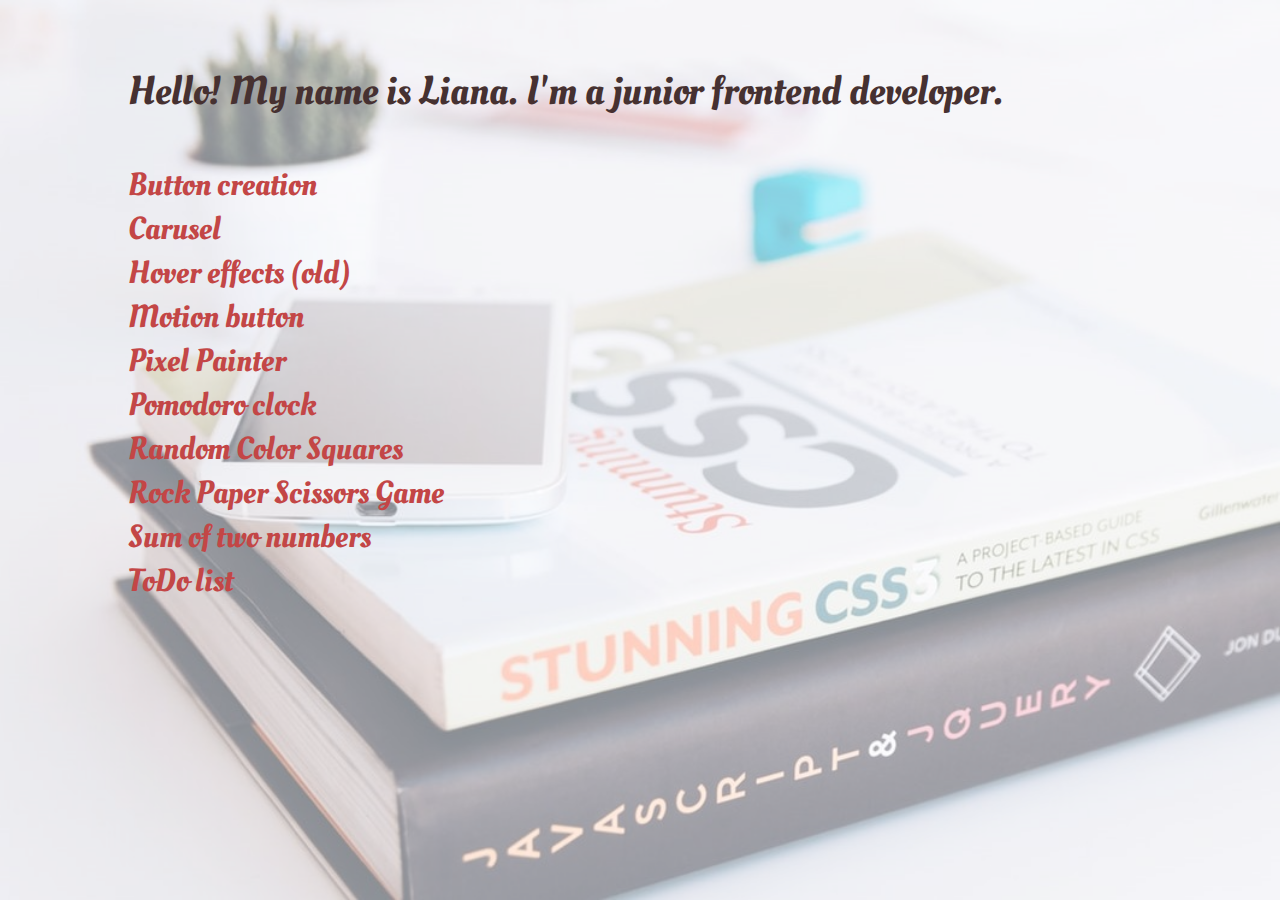
==== index.html @ 442eef30 "feat: markup and styles" ====
<!DOCTYPE html>
<html lang="en">

<head>
  <meta charset="UTF-8">
  <meta name="viewport" content="width=device-width, initial-scale=1.0">
  <meta http-equiv="X-UA-Compatible" content="ie=edge">
  <link href="https://fonts.googleapis.com/css?family=Oleo+Script&display=swap" rel="stylesheet">
  <link rel="stylesheet" href="./styles.min.css">
  <title>Portfolio</title>
</head>

<body>
  <div class="portfolio">
    <div class="portfolio__description">
      Hello! My name is Liana. I'm a junior frontend developer. 
    </div>
    <div class="portfolio__progects">
      <a href="my-projects/button-creation/button-creation.html" class="portfolio__link" target="_blank">Button creation</a>
      <a href="my-projects/carusel/carusel.html" class="portfolio__link" target="_blank">Carusel</a>
      <a href="my-projects/hover-effects/hover-effects.html" class="portfolio__link" target="_blank">Hover effects (old)</a>
      <a href="my-projects/motion-button/motion-button.html" class="portfolio__link" target="_blank">Motion button</a>
      <a href="my-projects/pixel-painter/pixel-painter.html" class="portfolio__link" target="_blank">Pixel Painter</a>
      <a href="my-projects/pomodoro-clock/pomodoro-clock.html" class="portfolio__link" target="_blank">Pomodoro clock</a>
      <a href="my-projects/random-color-squares/random-color-squares.html" class="portfolio__link" target="_blank">Random Color Squares</a>
      <a href="my-projects/rock-paper-scissors/rock-paper-scissors.html" class="portfolio__link" target="_blank">Rock Paper Scissors Game</a>
      <a href="my-projects/inputs-sum/input.html" class="portfolio__link" target="_blank">Sum of two numbers</a>
      <a href="my-projects/todo-list/todo-list.html" class="portfolio__link" target="_blank">ToDo list</a>
    </div>
  </div>
</body>

</html>
---- styles.min.css ----
*{margin:0;padding:0}body{font-family:'Oleo Script', cursive;background:#fff;color:#463131;background-image:url("./assets/background.jpeg");background-repeat:no-repeat;background-size:cover;height:100vh}body:after{content:'';position:absolute;top:0;left:0;width:100vw;height:100vh;background-color:#fff;opacity:0.5;z-index:1}.portfolio{padding:5% 10%;z-index:5;position:absolute}.portfolio__description{font-size:2.5em;z-index:5;margin-bottom:5%}.portfolio__progects{width:100%;z-index:5;display:-webkit-box;display:-ms-flexbox;display:flex;-webkit-box-orient:vertical;-webkit-box-direction:normal;-ms-flex-direction:column;flex-direction:column;font-size:2em}.portfolio__progects a{text-decoration:none;color:#c34646}.portfolio__progects a:hover{text-decoration:underline}
/*# sourceMappingURL=styles.min.css.map */
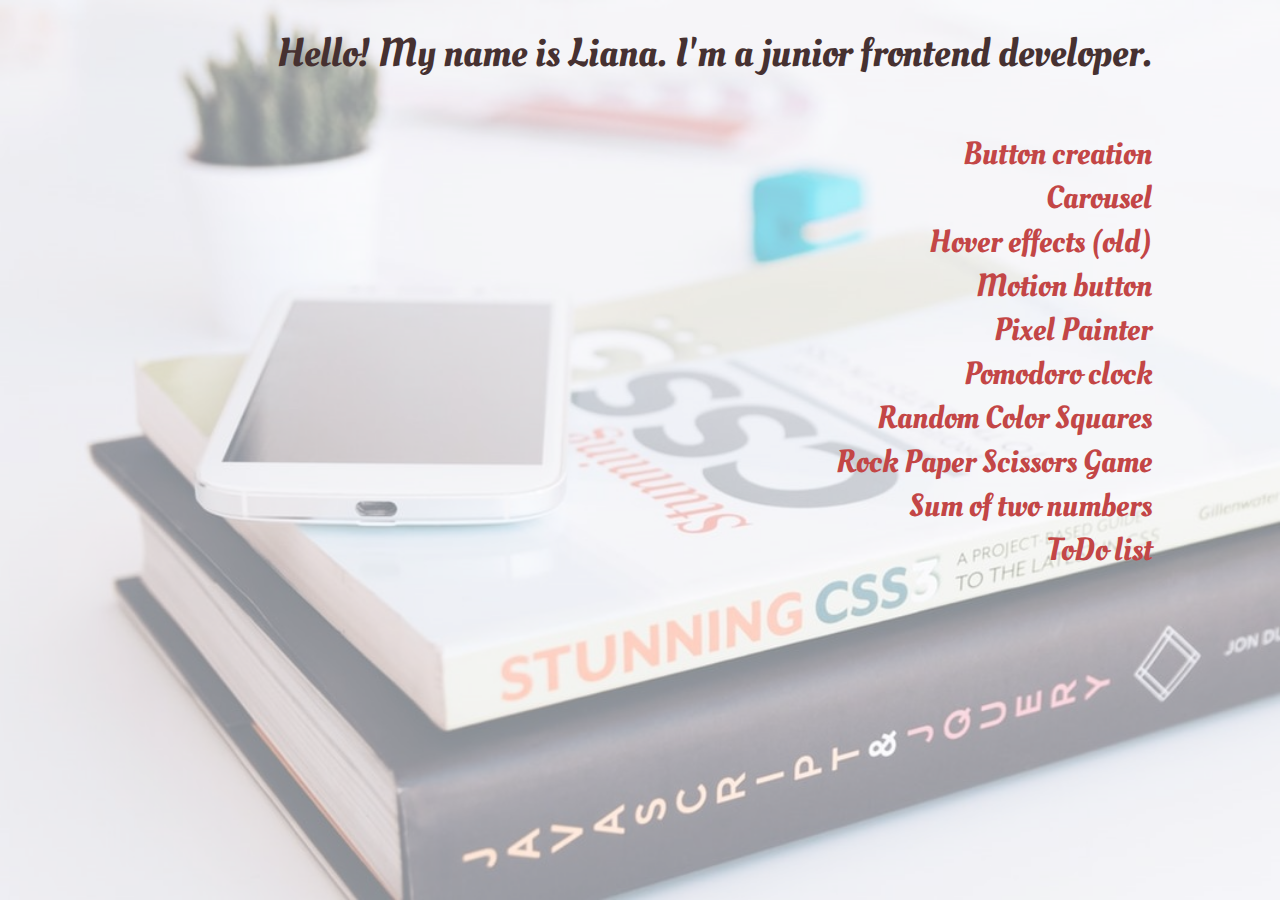
==== commit fab97032: "fix: styles" ====
--- a/index.html
+++ b/index.html
@@ -17,7 +17,7 @@
     </div>
     <div class="portfolio__progects">
       <a href="my-projects/button-creation/button-creation.html" class="portfolio__link" target="_blank">Button creation</a>
-      <a href="my-projects/carusel/carusel.html" class="portfolio__link" target="_blank">Carusel</a>
+      <a href="my-projects/carusel/carusel.html" class="portfolio__link" target="_blank">Carousel</a>
       <a href="my-projects/hover-effects/hover-effects.html" class="portfolio__link" target="_blank">Hover effects (old)</a>
       <a href="my-projects/motion-button/motion-button.html" class="portfolio__link" target="_blank">Motion button</a>
       <a href="my-projects/pixel-painter/pixel-painter.html" class="portfolio__link" target="_blank">Pixel Painter</a>
--- a/styles.min.css
+++ b/styles.min.css
@@ -1,2 +1,2 @@
-*{margin:0;padding:0}body{font-family:'Oleo Script', cursive;background:#fff;color:#463131;background-image:url("./assets/background.jpeg");background-repeat:no-repeat;background-size:cover;height:100vh}body:after{content:'';position:absolute;top:0;left:0;width:100vw;height:100vh;background-color:#fff;opacity:0.5;z-index:1}.portfolio{padding:5% 10%;z-index:5;position:absolute}.portfolio__description{font-size:2.5em;z-index:5;margin-bottom:5%}.portfolio__progects{width:100%;z-index:5;display:-webkit-box;display:-ms-flexbox;display:flex;-webkit-box-orient:vertical;-webkit-box-direction:normal;-ms-flex-direction:column;flex-direction:column;font-size:2em}.portfolio__progects a{text-decoration:none;color:#c34646}.portfolio__progects a:hover{text-decoration:underline}
+*{margin:0;padding:0}body{font-family:'Oleo Script', cursive;background:#fff;color:#463131;background-image:url("./assets/background.jpeg");background-repeat:no-repeat;background-size:cover;height:100vh}body:after{content:'';position:absolute;top:0;left:0;width:100vw;height:100vh;background-color:#fff;opacity:0.5;z-index:1}.portfolio{padding:2% 10%;z-index:5;position:absolute;width:calc(100% - 20%)}.portfolio__description{font-size:2.5em;z-index:5;margin-bottom:5%;text-align:end}.portfolio__progects{width:100%;z-index:5;display:-webkit-box;display:-ms-flexbox;display:flex;-webkit-box-orient:vertical;-webkit-box-direction:normal;-ms-flex-direction:column;flex-direction:column;-webkit-box-align:end;-ms-flex-align:end;align-items:flex-end;font-size:2em}.portfolio__progects a{text-decoration:none;color:#c34646}.portfolio__progects a:hover{text-decoration:underline}
 /*# sourceMappingURL=styles.min.css.map */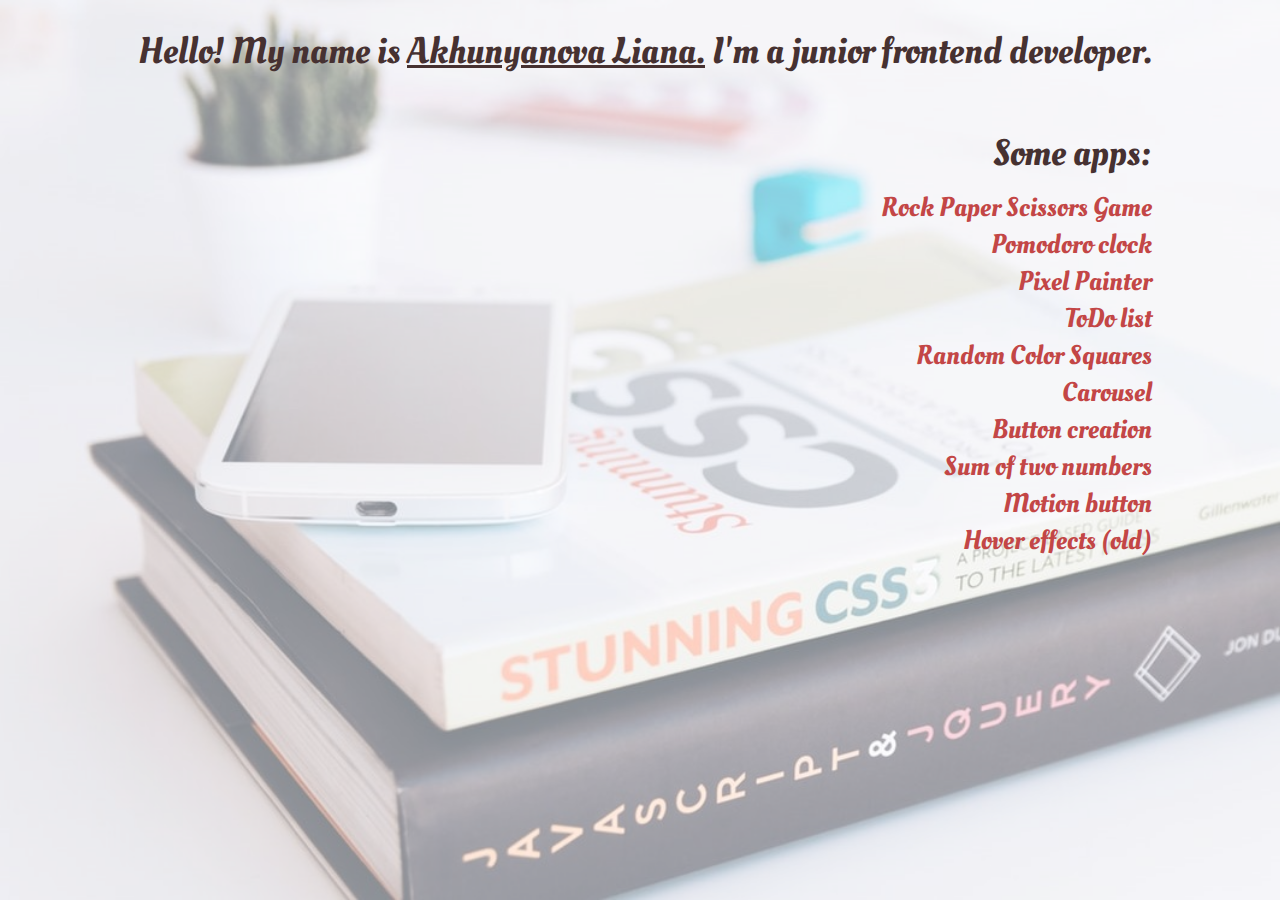
==== commit 3b85221f: "fix:  description and markup" ====
--- a/index.html
+++ b/index.html
@@ -13,19 +13,23 @@
 <body>
   <div class="portfolio">
     <div class="portfolio__description">
-      Hello! My name is Liana. I'm a junior frontend developer. 
+      Hello! My name is 
+      <a class="portfolio__github-link" href="https://github.com/lili-legran" target="_blank">Akhunyanova Liana.</a>
+      I'm a junior frontend developer. <br />
+      <br /> 
+      Some apps:
     </div>
     <div class="portfolio__progects">
+      <a href="my-projects/rock-paper-scissors/rock-paper-scissors.html" class="portfolio__link" target="_blank">Rock Paper Scissors Game</a>
+      <a href="my-projects/pomodoro-clock/pomodoro-clock.html" class="portfolio__link" target="_blank">Pomodoro clock</a>
+      <a href="my-projects/pixel-painter/pixel-painter.html" class="portfolio__link" target="_blank">Pixel Painter</a>
+      <a href="my-projects/todo-list/todo-list.html" class="portfolio__link" target="_blank">ToDo list</a>
+      <a href="my-projects/random-color-squares/random-color-squares.html" class="portfolio__link" target="_blank">Random Color Squares</a>
+      <a href="my-projects/carusel/carusel.html" class="portfolio__link" target="_blank">Carousel</a>
       <a href="my-projects/button-creation/button-creation.html" class="portfolio__link" target="_blank">Button creation</a>
-      <a href="my-projects/carusel/carusel.html" class="portfolio__link" target="_blank">Carousel</a>
+      <a href="my-projects/inputs-sum/input.html" class="portfolio__link" target="_blank">Sum of two numbers</a>
+      <a href="my-projects/motion-button/motion-button.html" class="portfolio__link" target="_blank">Motion button</a>
       <a href="my-projects/hover-effects/hover-effects.html" class="portfolio__link" target="_blank">Hover effects (old)</a>
-      <a href="my-projects/motion-button/motion-button.html" class="portfolio__link" target="_blank">Motion button</a>
-      <a href="my-projects/pixel-painter/pixel-painter.html" class="portfolio__link" target="_blank">Pixel Painter</a>
-      <a href="my-projects/pomodoro-clock/pomodoro-clock.html" class="portfolio__link" target="_blank">Pomodoro clock</a>
-      <a href="my-projects/random-color-squares/random-color-squares.html" class="portfolio__link" target="_blank">Random Color Squares</a>
-      <a href="my-projects/rock-paper-scissors/rock-paper-scissors.html" class="portfolio__link" target="_blank">Rock Paper Scissors Game</a>
-      <a href="my-projects/inputs-sum/input.html" class="portfolio__link" target="_blank">Sum of two numbers</a>
-      <a href="my-projects/todo-list/todo-list.html" class="portfolio__link" target="_blank">ToDo list</a>
     </div>
   </div>
 </body>
--- a/styles.min.css
+++ b/styles.min.css
@@ -1,2 +1,2 @@
-*{margin:0;padding:0}body{font-family:'Oleo Script', cursive;background:#fff;color:#463131;background-image:url("./assets/background.jpeg");background-repeat:no-repeat;background-size:cover;height:100vh}body:after{content:'';position:absolute;top:0;left:0;width:100vw;height:100vh;background-color:#fff;opacity:0.5;z-index:1}.portfolio{padding:2% 10%;z-index:5;position:absolute;width:calc(100% - 20%)}.portfolio__description{font-size:2.5em;z-index:5;margin-bottom:5%;text-align:end}.portfolio__progects{width:100%;z-index:5;display:-webkit-box;display:-ms-flexbox;display:flex;-webkit-box-orient:vertical;-webkit-box-direction:normal;-ms-flex-direction:column;flex-direction:column;-webkit-box-align:end;-ms-flex-align:end;align-items:flex-end;font-size:2em}.portfolio__progects a{text-decoration:none;color:#c34646}.portfolio__progects a:hover{text-decoration:underline}
+*{margin:0;padding:0}body{font-family:'Oleo Script', cursive;background:#fff;color:#463131;background-image:url("./assets/background.jpeg");background-repeat:no-repeat;background-size:cover;height:100vh}body:after{content:'';position:absolute;top:0;left:0;width:100vw;height:100vh;background-color:#fff;opacity:0.5;z-index:1}.portfolio{padding:2% 10%;z-index:5;position:absolute;width:calc(100% - 20%)}.portfolio__description{font-size:2.3em;z-index:5;margin-bottom:1%;text-align:end}.portfolio__progects{width:100%;z-index:5;display:-webkit-box;display:-ms-flexbox;display:flex;-webkit-box-orient:vertical;-webkit-box-direction:normal;-ms-flex-direction:column;flex-direction:column;-webkit-box-align:end;-ms-flex-align:end;align-items:flex-end;font-size:1.7em}.portfolio__progects a{text-decoration:none;color:#c34646}.portfolio__progects a:hover{text-decoration:underline}.portfolio__github-link{color:#463131}.portfolio__github-link:hover{text-decoration:none}
 /*# sourceMappingURL=styles.min.css.map */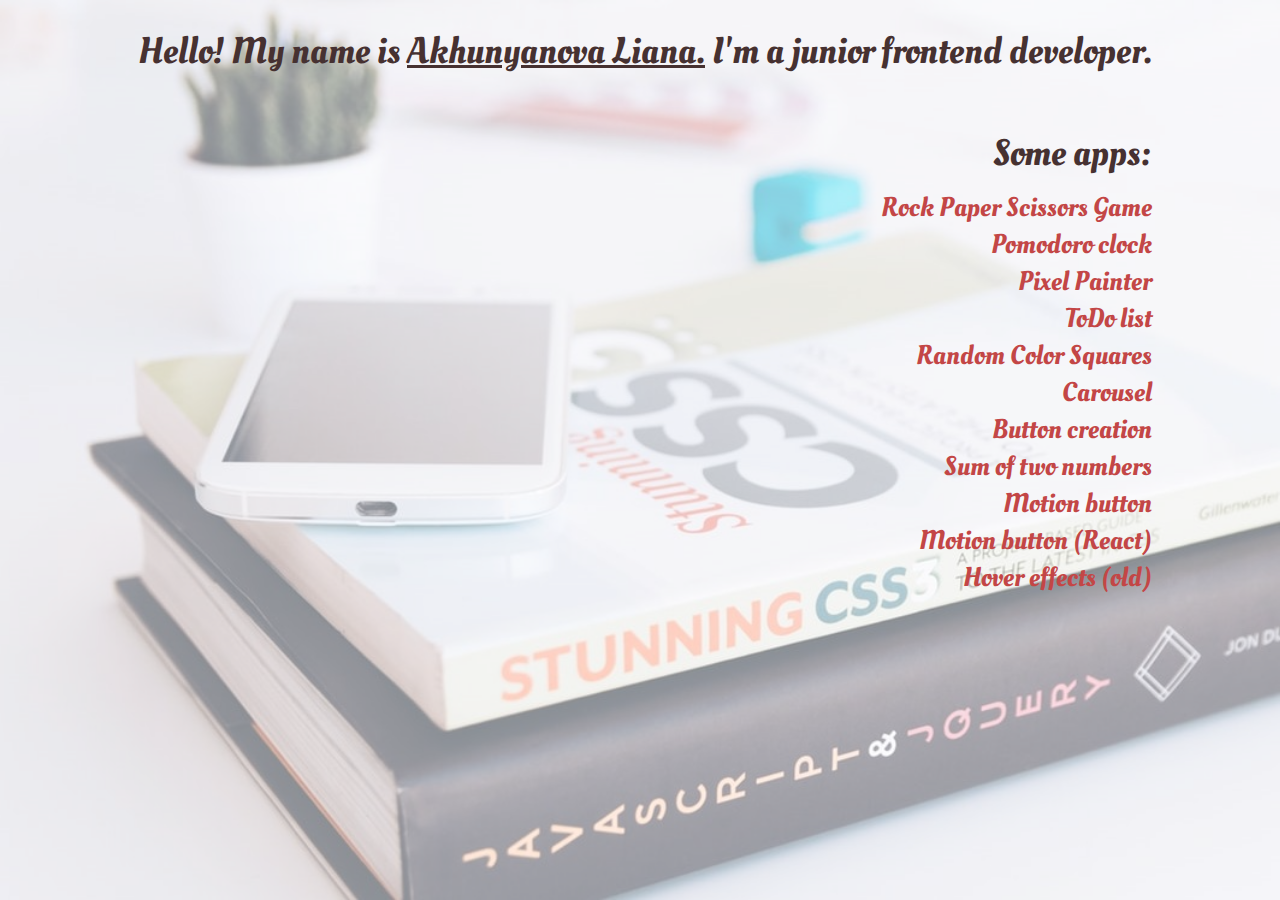
==== commit 42d57b68: "feat: motion button (React)" ====
--- a/index.html
+++ b/index.html
@@ -29,6 +29,7 @@
       <a href="my-projects/button-creation/button-creation.html" class="portfolio__link" target="_blank">Button creation</a>
       <a href="my-projects/inputs-sum/input.html" class="portfolio__link" target="_blank">Sum of two numbers</a>
       <a href="my-projects/motion-button/motion-button.html" class="portfolio__link" target="_blank">Motion button</a>
+      <a href="my-projects/motion-button-react/index.html" class="portfolio__link" target="_blank">Motion button (React)</a>
       <a href="my-projects/hover-effects/hover-effects.html" class="portfolio__link" target="_blank">Hover effects (old)</a>
     </div>
   </div>
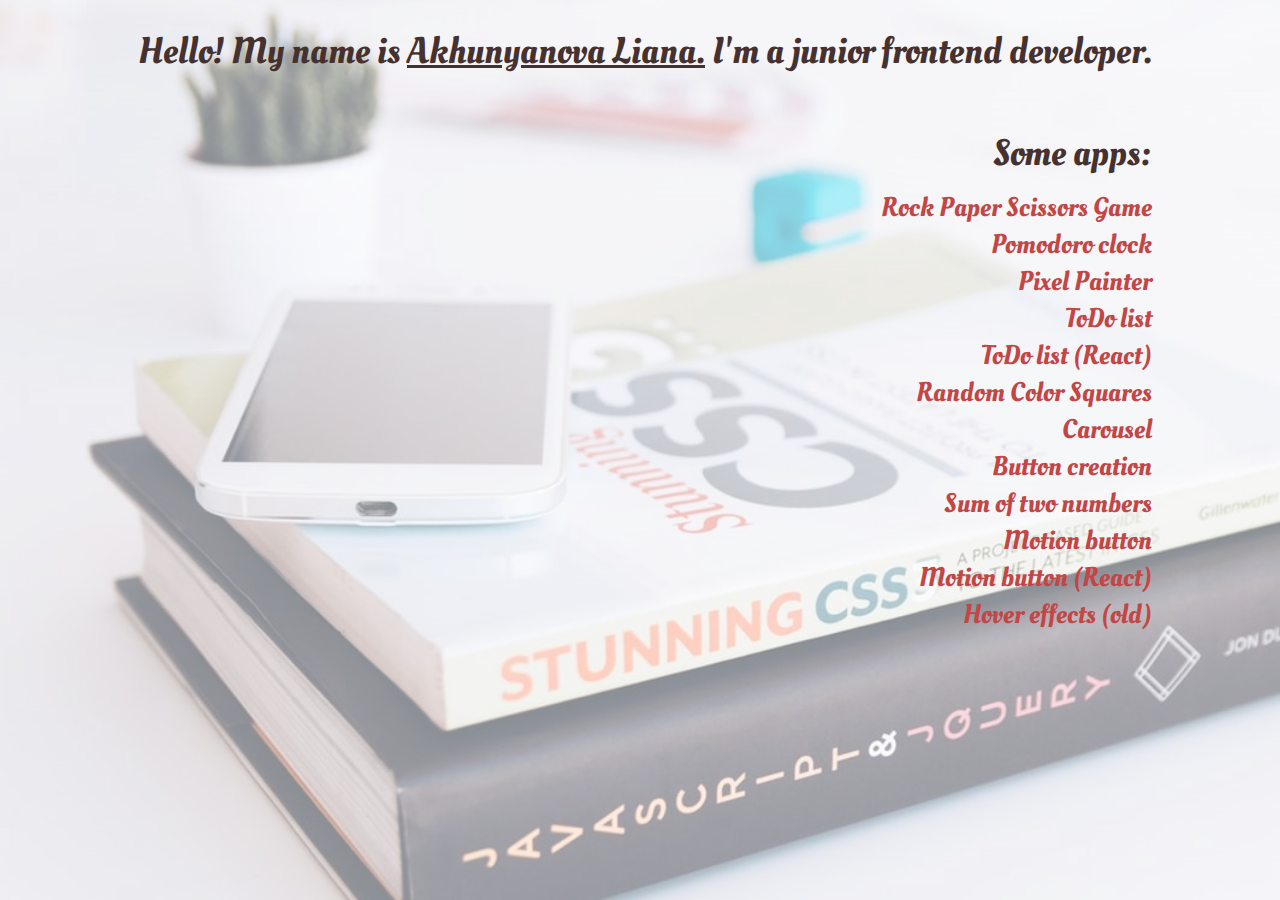
==== commit a59d2778: "feat:  Todo List using React" ====
--- a/index.html
+++ b/index.html
@@ -21,12 +21,13 @@
     </div>
     <div class="portfolio__progects">
       <a href="my-projects/rock-paper-scissors/rock-paper-scissors.html" class="portfolio__link" target="_blank">Rock Paper Scissors Game</a>
-      <a href="my-projects/pomodoro-clock/pomodoro-clock.html" class="portfolio__link" target="_blank">Pomodoro clock</a>
+      <a href="my-projects/pomodoro/pomodoro-clock.html" class="portfolio__link" target="_blank">Pomodoro clock</a>
       <a href="my-projects/pixel-painter/pixel-painter.html" class="portfolio__link" target="_blank">Pixel Painter</a>
       <a href="my-projects/todo-list/todo-list.html" class="portfolio__link" target="_blank">ToDo list</a>
+      <a href="my-projects/todo-list-react/index.html" class="portfolio__link" target="_blank">ToDo list (React)</a>
       <a href="my-projects/random-color-squares/random-color-squares.html" class="portfolio__link" target="_blank">Random Color Squares</a>
       <a href="my-projects/carusel/carusel.html" class="portfolio__link" target="_blank">Carousel</a>
-      <a href="my-projects/button-creation/button-creation.html" class="portfolio__link" target="_blank">Button creation</a>
+      <a href="my-projects/creation-button/button-creation.html" class="portfolio__link" target="_blank">Button creation</a>
       <a href="my-projects/inputs-sum/input.html" class="portfolio__link" target="_blank">Sum of two numbers</a>
       <a href="my-projects/motion-button/motion-button.html" class="portfolio__link" target="_blank">Motion button</a>
       <a href="my-projects/motion-button-react/index.html" class="portfolio__link" target="_blank">Motion button (React)</a>
